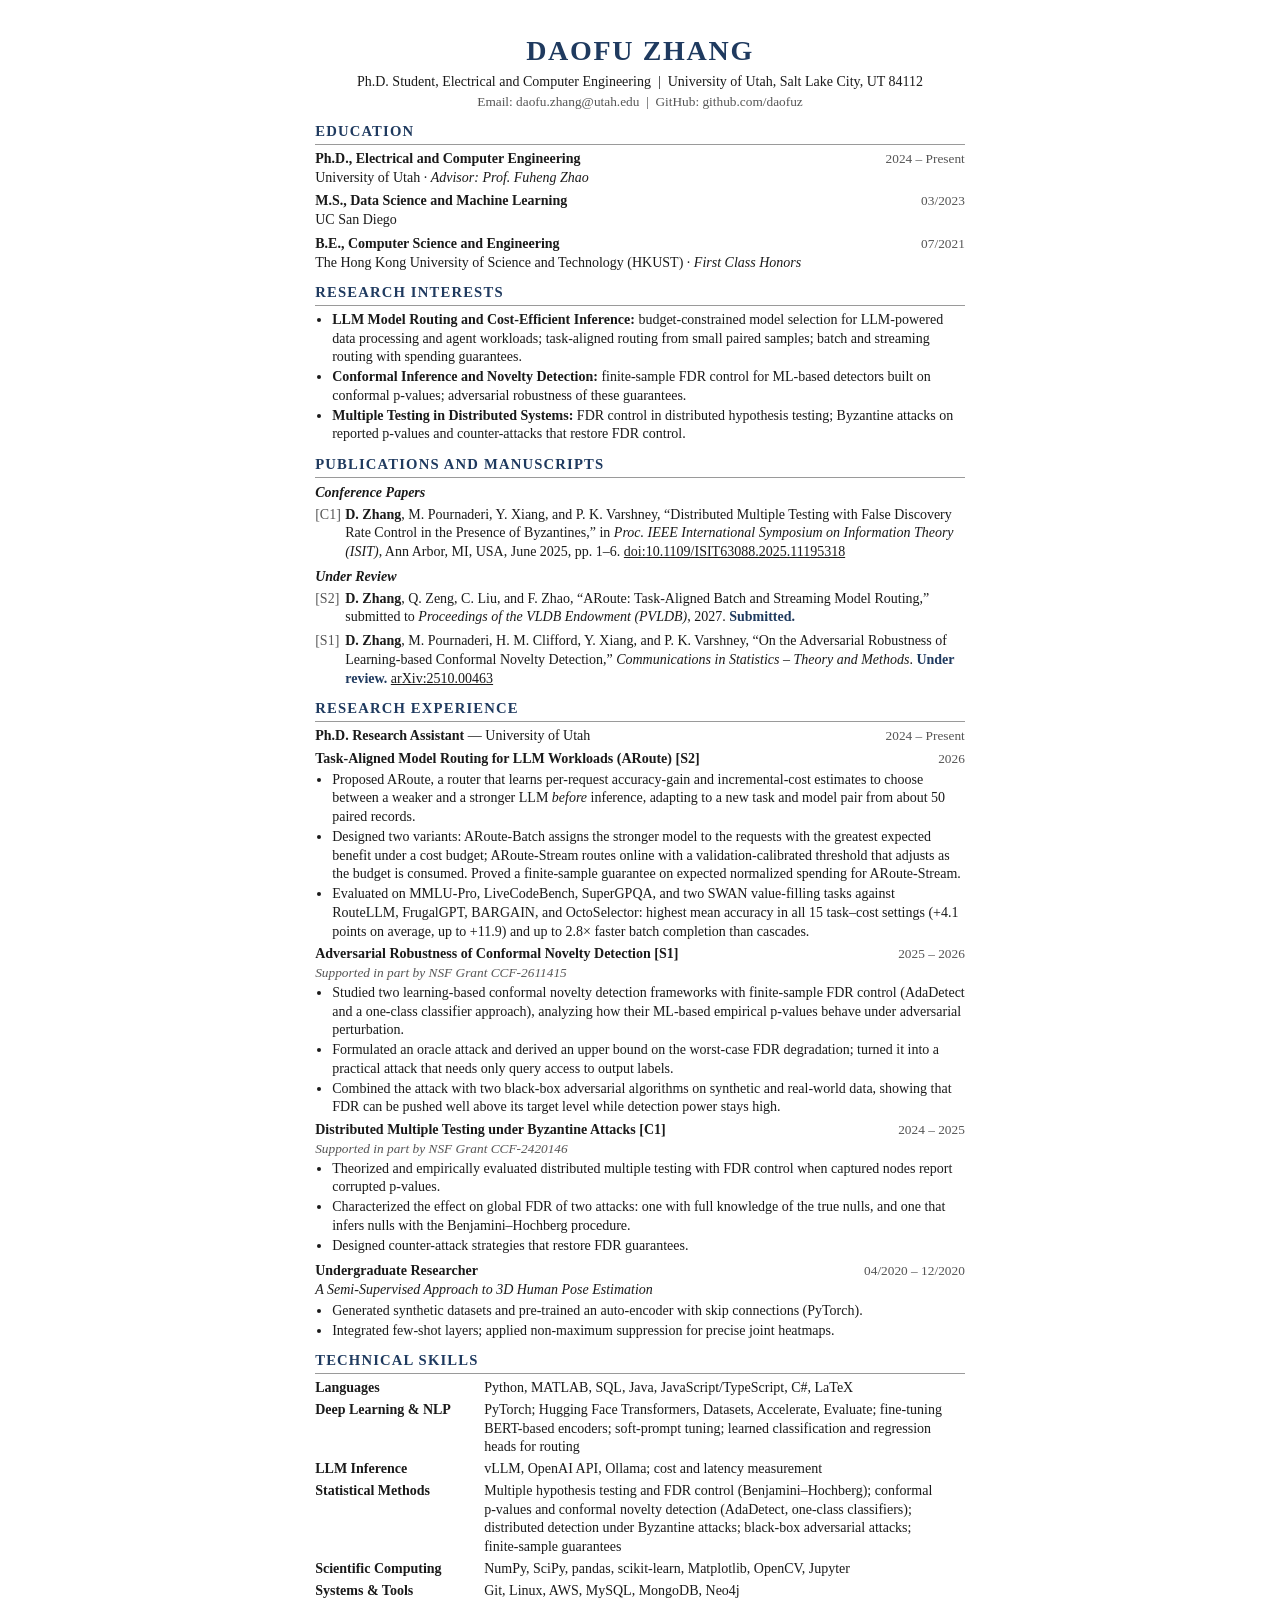
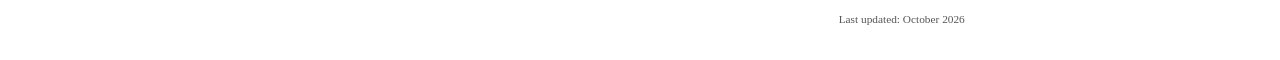
==== cv/Daofu_Zhang_Research_CV.html @ 489e1a01 "Initial personal academic website Single-page homepage (about, research interests, news, publication" ====
<!doctype html>
<html lang="en">
<head>
<meta charset="utf-8">
<meta name="viewport" content="width=device-width, initial-scale=1">
<title>Daofu Zhang CV</title>
<style>
  @page { size: Letter; margin: 0.6in 0.7in 0.6in 0.7in; }
  :root {
    --ink: #1a1a1a;
    --muted: #555;
    --rule: #9a9a9a;
    --accent: #1f3a5f;
  }
  * { box-sizing: border-box; }
  html, body { margin: 0; padding: 0; background: #fff; color: var(--ink); }
  body {
    font-family: Charter, "Bitstream Charter", Georgia, "Times New Roman", serif;
    font-size: 10.5pt;
    line-height: 1.34;
    -webkit-print-color-adjust: exact;
    print-color-adjust: exact;
  }
  .page { max-width: 7.1in; margin: 0 auto; }
  @media screen { .page { padding: 32px 16px; } }

  header { text-align: center; margin-bottom: 10px; }
  header h1 {
    font-size: 21pt; letter-spacing: 0.06em; margin: 0 0 3px 0;
    font-weight: 700; color: var(--accent);
  }
  header .role { font-size: 10.5pt; margin: 0 0 2px 0; }
  header .contact { font-size: 10pt; color: var(--muted); margin: 0; }
  header a { color: inherit; text-decoration: none; }

  section { margin-top: 11px; }
  h2 {
    font-size: 11pt; text-transform: uppercase; letter-spacing: 0.08em;
    color: var(--accent); margin: 0 0 5px 0; padding-bottom: 2px;
    border-bottom: 0.75pt solid var(--rule);
    break-after: avoid;
  }
  h3 {
    font-size: 10.5pt; font-style: italic; font-weight: 600;
    margin: 6px 0 3px 0; break-after: avoid;
  }

  .row { display: flex; justify-content: space-between; align-items: baseline; gap: 12px; }
  .row .when { white-space: nowrap; color: var(--muted); font-size: 10pt; }
  .entry { margin-bottom: 5px; }
  .entry.keep { break-inside: avoid; }
  .entry .title { font-weight: 700; }
  .entry .sub { font-style: italic; }
  .project { margin: 4px 0 0 0; break-inside: avoid; }
  .project .name { font-weight: 600; }
  .project .fund { font-style: italic; color: var(--muted); font-size: 10pt; }

  ul { margin: 2px 0 0 0; padding-left: 17px; }
  li { margin: 1px 0; }

  .interests { margin: 0; }
  .interests span { white-space: nowrap; }

  ol.pubs { margin: 0; padding-left: 0; list-style: none; counter-reset: none; }
  ol.pubs li { display: grid; grid-template-columns: 30px 1fr; margin: 0 0 5px 0; break-inside: avoid; }
  ol.pubs .tag { color: var(--muted); }
  .me { font-weight: 700; }
  .venue { font-style: italic; }
  .status { font-weight: 600; color: var(--accent); }
  .pubs a { color: inherit; }

  dl.skills { display: grid; grid-template-columns: 11.5em 1fr; margin: 0; row-gap: 3px; column-gap: 8px; }
  dl.skills dt { font-weight: 600; }
  dl.skills dd { margin: 0; }

  footer { margin-top: 12px; text-align: right; font-size: 8.5pt; color: var(--muted); }
</style>
</head>
<body>
<div class="page">

<header>
  <h1>DAOFU ZHANG</h1>
  <p class="role">Ph.D. Student, Electrical and Computer Engineering &nbsp;|&nbsp; University of Utah, Salt Lake City, UT 84112</p>
  <p class="contact">Email: <a href="mailto:daofu.zhang@utah.edu">daofu.zhang@utah.edu</a> &nbsp;|&nbsp; GitHub: <a href="https://github.com/daofuz">github.com/daofuz</a></p>
</header>

<section>
  <h2>Education</h2>
  <div class="entry row"><div><span class="title">Ph.D., Electrical and Computer Engineering</span><br>University of Utah &middot; <span class="sub">Advisor: <a href="https://zhaofuheng.github.io/" style="color:inherit;text-decoration:none">Prof. Fuheng Zhao</a></span></div><div class="when">2024 &ndash; Present</div></div>
  <div class="entry row"><div><span class="title">M.S., Data Science and Machine Learning</span><br>UC San Diego</div><div class="when">03/2023</div></div>
  <div class="entry row"><div><span class="title">B.E., Computer Science and Engineering</span><br>The Hong Kong University of Science and Technology (HKUST) &middot; <span class="sub">First Class Honors</span></div><div class="when">07/2021</div></div>
</section>

<section>
  <h2>Research Interests</h2>
  <ul class="ri">
    <li><b>LLM Model Routing and Cost-Efficient Inference:</b> budget-constrained model selection for LLM-powered data processing and agent workloads; task-aligned routing from small paired samples; batch and streaming routing with spending guarantees.</li>
    <li><b>Conformal Inference and Novelty Detection:</b> finite-sample FDR control for ML-based detectors built on conformal p-values; adversarial robustness of these guarantees.</li>
    <li><b>Multiple Testing in Distributed Systems:</b> FDR control in distributed hypothesis testing; Byzantine attacks on reported p-values and counter-attacks that restore FDR control.</li>
  </ul>
</section>

<section>
  <h2>Publications and Manuscripts</h2>

  <h3>Conference Papers</h3>
  <ol class="pubs">
    <li><span class="tag">[C1]</span><span><span class="me">D. Zhang</span>, M. Pournaderi, Y. Xiang, and P. K. Varshney, &ldquo;Distributed Multiple Testing with False Discovery Rate Control in the Presence of Byzantines,&rdquo; in <span class="venue">Proc. IEEE International Symposium on Information Theory (ISIT)</span>, Ann Arbor, MI, USA, June 2025, pp. 1&ndash;6. <a href="https://doi.org/10.1109/ISIT63088.2025.11195318">doi:10.1109/ISIT63088.2025.11195318</a></span></li>
  </ol>

  <h3>Under Review</h3>
  <ol class="pubs">
    <li><span class="tag">[S2]</span><span><span class="me">D. Zhang</span>, Q. Zeng, C. Liu, and F. Zhao, &ldquo;ARoute: Task-Aligned Batch and Streaming Model Routing,&rdquo; submitted to <span class="venue">Proceedings of the VLDB Endowment (PVLDB)</span>, 2027. <span class="status">Submitted.</span></span></li>
    <li><span class="tag">[S1]</span><span><span class="me">D. Zhang</span>, M. Pournaderi, H. M. Clifford, Y. Xiang, and P. K. Varshney, &ldquo;On the Adversarial Robustness of Learning-based Conformal Novelty Detection,&rdquo; <span class="venue">Communications in Statistics &ndash; Theory and Methods</span>. <span class="status">Under review.</span> <a href="https://arxiv.org/abs/2510.00463">arXiv:2510.00463</a></span></li>
  </ol>
</section>

<section>
  <h2>Research Experience</h2>

  <div class="entry">
    <div class="row"><div><span class="title">Ph.D. Research Assistant</span> &mdash; University of Utah</div><div class="when">2024 &ndash; Present</div></div>

    <div class="project">
      <div class="row"><div class="name">Task-Aligned Model Routing for LLM Workloads (ARoute) [S2]</div><div class="when">2026</div></div>
      <ul>
        <li>Proposed ARoute, a router that learns per-request accuracy-gain and incremental-cost estimates to choose between a weaker and a stronger LLM <em>before</em> inference, adapting to a new task and model pair from about 50 paired records.</li>
        <li>Designed two variants: ARoute-Batch assigns the stronger model to the requests with the greatest expected benefit under a cost budget; ARoute-Stream routes online with a validation-calibrated threshold that adjusts as the budget is consumed. Proved a finite-sample guarantee on expected normalized spending for ARoute-Stream.</li>
        <li>Evaluated on MMLU-Pro, LiveCodeBench, SuperGPQA, and two SWAN value-filling tasks against RouteLLM, FrugalGPT, BARGAIN, and OctoSelector: highest mean accuracy in all 15 task&ndash;cost settings (+4.1 points on average, up to +11.9) and up to 2.8&times; faster batch completion than cascades.</li>
      </ul>
    </div>

    <div class="project">
      <div class="row"><div class="name">Adversarial Robustness of Conformal Novelty Detection [S1]</div><div class="when">2025 &ndash; 2026</div></div>
      <div class="fund">Supported in part by NSF Grant CCF-2611415</div>
      <ul>
        <li>Studied two learning-based conformal novelty detection frameworks with finite-sample FDR control (AdaDetect and a one-class classifier approach), analyzing how their ML-based empirical p-values behave under adversarial perturbation.</li>
        <li>Formulated an oracle attack and derived an upper bound on the worst-case FDR degradation; turned it into a practical attack that needs only query access to output labels.</li>
        <li>Combined the attack with two black-box adversarial algorithms on synthetic and real-world data, showing that FDR can be pushed well above its target level while detection power stays high.</li>
      </ul>
    </div>

    <div class="project">
      <div class="row"><div class="name">Distributed Multiple Testing under Byzantine Attacks [C1]</div><div class="when">2024 &ndash; 2025</div></div>
      <div class="fund">Supported in part by NSF Grant CCF-2420146</div>
      <ul>
        <li>Theorized and empirically evaluated distributed multiple testing with FDR control when captured nodes report corrupted p-values.</li>
        <li>Characterized the effect on global FDR of two attacks: one with full knowledge of the true nulls, and one that infers nulls with the Benjamini&ndash;Hochberg procedure.</li>
        <li>Designed counter-attack strategies that restore FDR guarantees.</li>
      </ul>
    </div>
  </div>

  <div class="entry keep" style="margin-top:7px">
    <div class="row"><div><span class="title">Undergraduate Researcher</span></div><div class="when">04/2020 &ndash; 12/2020</div></div>
    <div class="sub">A Semi-Supervised Approach to 3D Human Pose Estimation</div>
    <ul>
      <li>Generated synthetic datasets and pre-trained an auto-encoder with skip connections (PyTorch).</li>
      <li>Integrated few-shot layers; applied non-maximum suppression for precise joint heatmaps.</li>
    </ul>
  </div>
</section>

<section>
  <h2>Technical Skills</h2>
  <dl class="skills">
    <dt>Languages</dt><dd>Python, MATLAB, SQL, Java, JavaScript/TypeScript, C#, LaTeX</dd>
    <dt>Deep Learning &amp; NLP</dt><dd>PyTorch; Hugging Face Transformers, Datasets, Accelerate, Evaluate; fine-tuning BERT-based encoders; soft-prompt tuning; learned classification and regression heads for routing</dd>
    <dt>LLM Inference</dt><dd>vLLM, OpenAI API, Ollama; cost and latency measurement</dd>
    <dt>Statistical Methods</dt><dd>Multiple hypothesis testing and FDR control (Benjamini&ndash;Hochberg); conformal <span style="white-space:nowrap">p-values</span> and conformal novelty detection (AdaDetect, one-class classifiers); distributed detection under Byzantine attacks; black-box adversarial attacks; <span style="white-space:nowrap">finite-sample</span> guarantees</dd>
    <dt>Scientific Computing</dt><dd>NumPy, SciPy, pandas, scikit-learn, Matplotlib, OpenCV, Jupyter</dd>
    <dt>Systems &amp; Tools</dt><dd>Git, Linux, AWS, MySQL, MongoDB, Neo4j</dd>
  </dl>
</section>

<footer>Last updated: October 2026</footer>

</div>
</body>
</html>
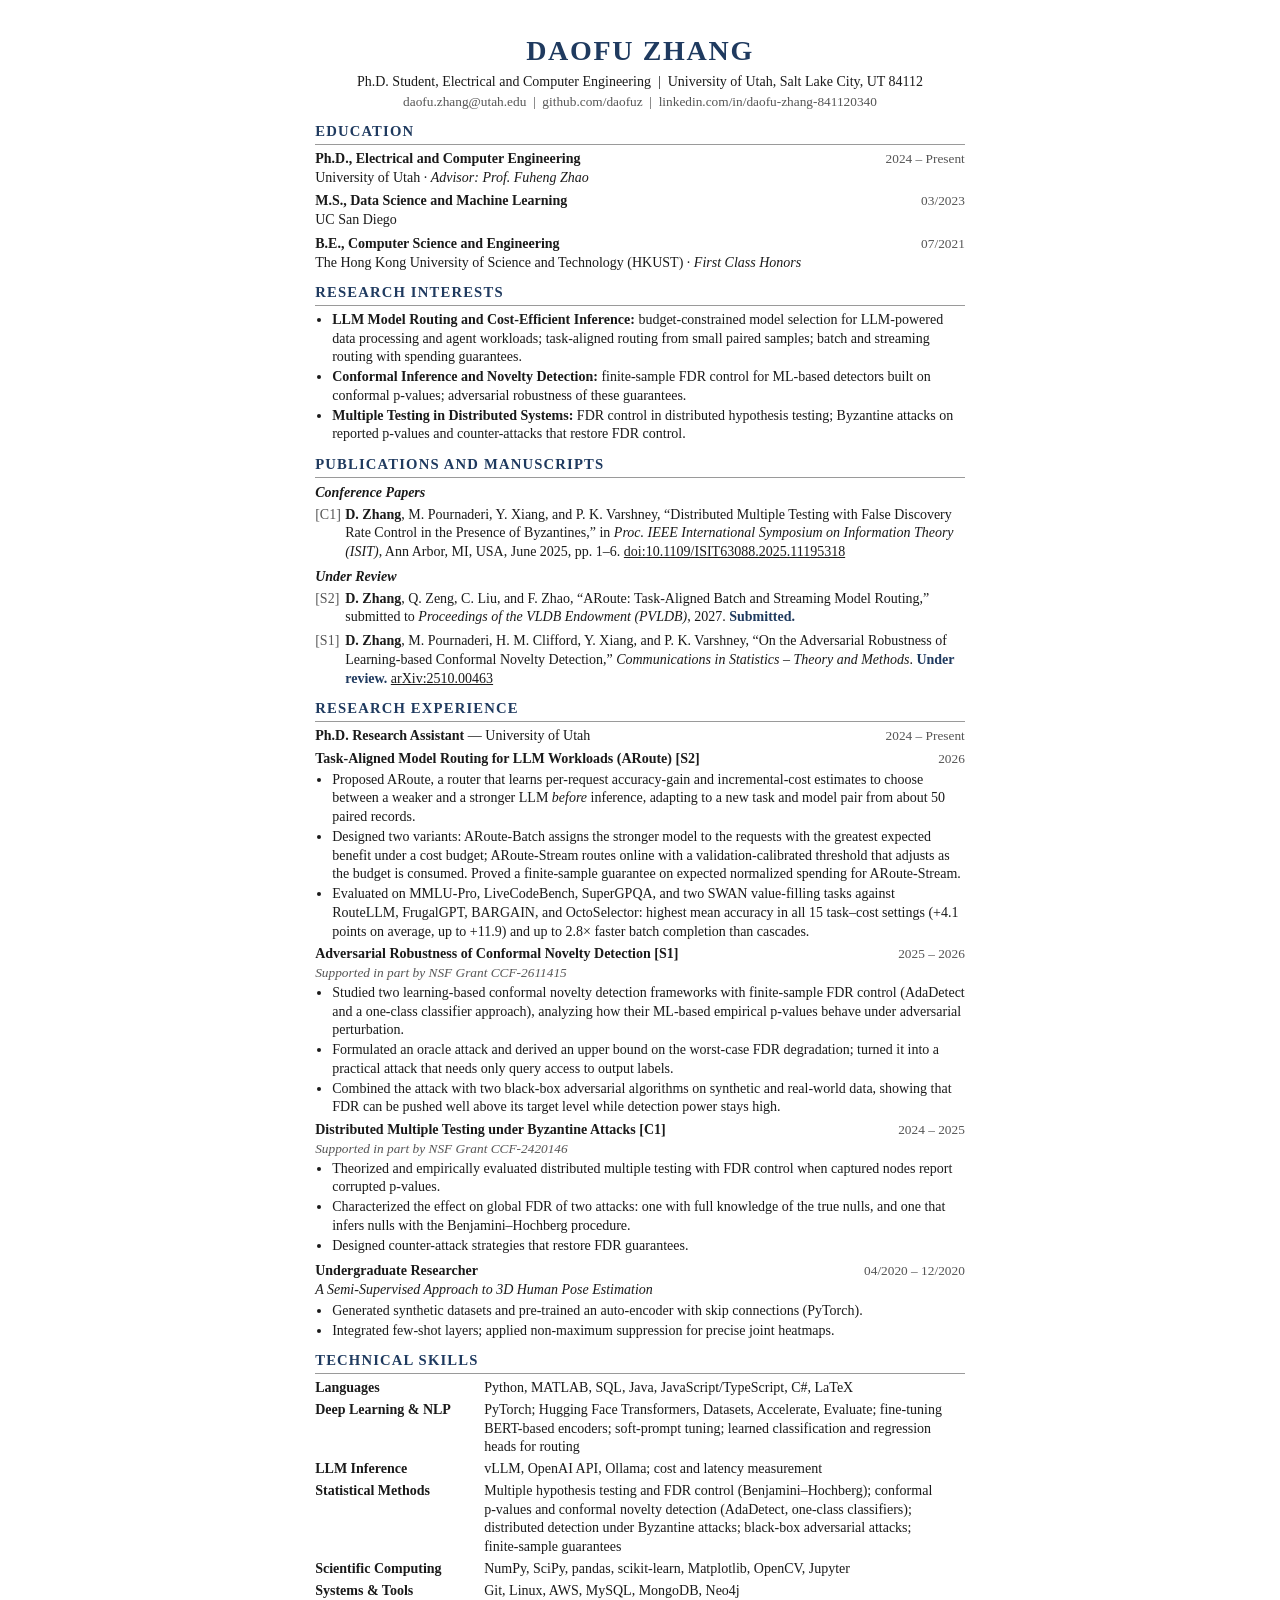
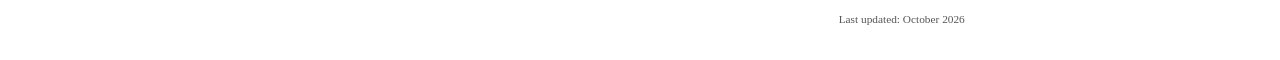
==== commit 28a24cb4: "Add profile photo and LinkedIn link Replace the initials placeholder with a 400px profile photo, add" ====
--- a/cv/Daofu_Zhang_Research_CV.html
+++ b/cv/Daofu_Zhang_Research_CV.html
@@ -82,7 +82,7 @@
 <header>
   <h1>DAOFU ZHANG</h1>
   <p class="role">Ph.D. Student, Electrical and Computer Engineering &nbsp;|&nbsp; University of Utah, Salt Lake City, UT 84112</p>
-  <p class="contact">Email: <a href="mailto:daofu.zhang@utah.edu">daofu.zhang@utah.edu</a> &nbsp;|&nbsp; GitHub: <a href="https://github.com/daofuz">github.com/daofuz</a></p>
+  <p class="contact"><a href="mailto:daofu.zhang@utah.edu">daofu.zhang@utah.edu</a> &nbsp;|&nbsp; <a href="https://github.com/daofuz">github.com/daofuz</a> &nbsp;|&nbsp; <a href="https://www.linkedin.com/in/daofu-zhang-841120340/">linkedin.com/in/daofu-zhang-841120340</a></p>
 </header>
 
 <section>
